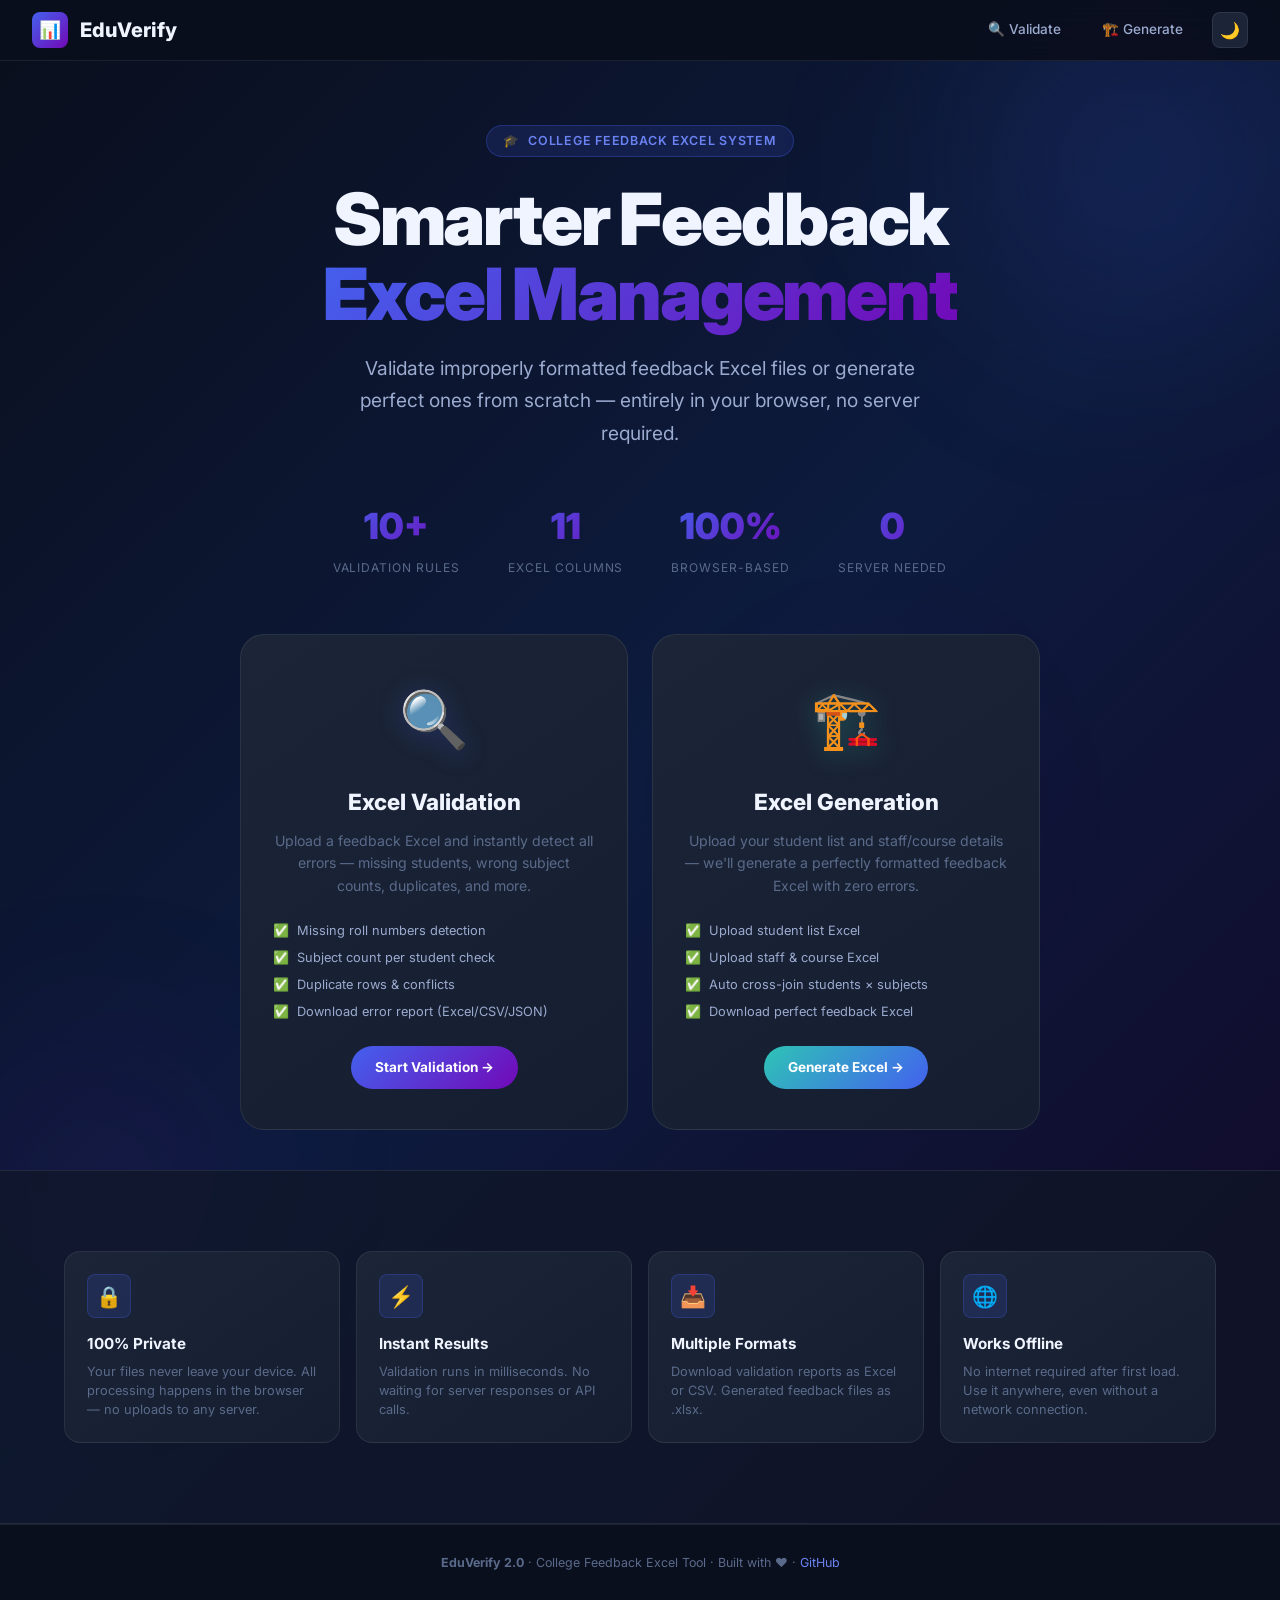
==== index.html @ 1a69ebdb "Initial commit: EduVerify 2.0 — pure frontend Excel validation and generation tool" ====
<!DOCTYPE html>
<html lang="en" data-theme="dark">
<head>
  <meta charset="UTF-8" />
  <meta name="viewport" content="width=device-width, initial-scale=1.0" />
  <title>EduVerify — College Feedback Excel Tool</title>
  <meta name="description" content="Validate or generate college feedback Excel files instantly — 100% in your browser, no server needed." />
  <link rel="icon" href="data:image/svg+xml,<svg xmlns='http://www.w3.org/2000/svg' viewBox='0 0 100 100'><text y='.9em' font-size='90'>📊</text></svg>" />
  <link rel="stylesheet" href="css/styles.css" />
  <style>
    /* Landing-page-specific overrides */
    body { min-height: 100vh; display: flex; flex-direction: column; }
    .hero-bg { flex: 1; }
    .hero-content { padding: 4rem 1rem 2.5rem; }

    .landing-footer {
      text-align: center;
      padding: 1.75rem;
      background: var(--bg-base);
      border-top: 1px solid var(--border);
      font-size: 0.78rem;
      color: var(--text-muted);
      position: relative; z-index: 1;
    }
    .info-strip {
      position: relative; z-index: 1;
      padding: 2.5rem 0;
      background: rgba(17,24,39,0.7);
      border-top: 1px solid var(--border);
      border-bottom: 1px solid var(--border);
    }
    [data-theme="light"] .info-strip {
      background: rgba(240,244,255,0.7);
    }
  </style>
</head>
<body>

<!-- ═══════════════════════ NAVBAR ═══════════════════════ -->
<nav class="ev-navbar">
  <a href="index.html" class="ev-navbar-brand">
    <div class="brand-icon">📊</div>
    <span>EduVerify</span>
  </a>
  <div class="ev-nav-actions">
    <a href="validate.html" class="ev-nav-link">🔍 Validate</a>
    <a href="generate.html" class="ev-nav-link">🏗️ Generate</a>
    <button class="ev-theme-toggle" id="themeToggle" title="Toggle theme"></button>
  </div>
</nav>

<!-- ═══════════════════════ HERO ═══════════════════════ -->
<div class="hero-bg">
  <div class="hero-orb orb-1"></div>
  <div class="hero-orb orb-2"></div>
  <div class="hero-orb orb-3"></div>

  <div class="hero-content ev-container">

    <div class="hero-eyebrow animate-fadeInUp">
      <span>🎓</span> College Feedback Excel System
    </div>

    <h1 class="hero-title animate-fadeInUp animate-delay-1">
      Smarter Feedback<br/>
      <span class="text-gradient">Excel Management</span>
    </h1>

    <p class="hero-desc animate-fadeInUp animate-delay-2">
      Validate improperly formatted feedback Excel files or generate perfect ones from scratch — entirely in your browser, no server required.
    </p>

    <!-- Stats -->
    <div class="hero-stats animate-fadeInUp animate-delay-3">
      <div class="hero-stat">
        <div class="hero-stat-val">10+</div>
        <div class="hero-stat-label">Validation Rules</div>
      </div>
      <div class="hero-stat">
        <div class="hero-stat-val">11</div>
        <div class="hero-stat-label">Excel Columns</div>
      </div>
      <div class="hero-stat">
        <div class="hero-stat-val">100%</div>
        <div class="hero-stat-label">Browser-Based</div>
      </div>
      <div class="hero-stat">
        <div class="hero-stat-val">0</div>
        <div class="hero-stat-label">Server Needed</div>
      </div>
    </div>

    <!-- Choice Cards -->
    <div class="choice-grid animate-fadeInUp animate-delay-4">

      <a href="validate.html" class="choice-card validate-card" id="validateCard">
        <span class="choice-icon">🔍</span>
        <div class="choice-title">Excel Validation</div>
        <div class="choice-desc">Upload a feedback Excel and instantly detect all errors — missing students, wrong subject counts, duplicates, and more.</div>
        <div class="choice-features">
          <div class="choice-feature"><span>✅</span> Missing roll numbers detection</div>
          <div class="choice-feature"><span>✅</span> Subject count per student check</div>
          <div class="choice-feature"><span>✅</span> Duplicate rows & conflicts</div>
          <div class="choice-feature"><span>✅</span> Download error report (Excel/CSV/JSON)</div>
        </div>
        <div class="choice-cta">Start Validation →</div>
      </a>

      <a href="generate.html" class="choice-card generate-card" id="generateCard">
        <span class="choice-icon">🏗️</span>
        <div class="choice-title">Excel Generation</div>
        <div class="choice-desc">Upload your student list and staff/course details — we'll generate a perfectly formatted feedback Excel with zero errors.</div>
        <div class="choice-features">
          <div class="choice-feature"><span>✅</span> Upload student list Excel</div>
          <div class="choice-feature"><span>✅</span> Upload staff & course Excel</div>
          <div class="choice-feature"><span>✅</span> Auto cross-join students × subjects</div>
          <div class="choice-feature"><span>✅</span> Download perfect feedback Excel</div>
        </div>
        <div class="choice-cta">Generate Excel →</div>
      </a>

    </div>
  </div>

  <!-- Info Strip -->
  <div class="info-strip">
    <div class="ev-container">
      <div class="features-grid">
        <div class="feature-card">
          <div class="feature-icon">🔒</div>
          <div class="feature-title">100% Private</div>
          <div class="feature-desc">Your files never leave your device. All processing happens in the browser — no uploads to any server.</div>
        </div>
        <div class="feature-card">
          <div class="feature-icon">⚡</div>
          <div class="feature-title">Instant Results</div>
          <div class="feature-desc">Validation runs in milliseconds. No waiting for server responses or API calls.</div>
        </div>
        <div class="feature-card">
          <div class="feature-icon">📥</div>
          <div class="feature-title">Multiple Formats</div>
          <div class="feature-desc">Download validation reports as Excel or CSV. Generated feedback files as .xlsx.</div>
        </div>
        <div class="feature-card">
          <div class="feature-icon">🌐</div>
          <div class="feature-title">Works Offline</div>
          <div class="feature-desc">No internet required after first load. Use it anywhere, even without a network connection.</div>
        </div>
      </div>
    </div>
  </div>

</div><!-- /hero-bg -->

<footer class="landing-footer">
  <strong>EduVerify 2.0</strong> · College Feedback Excel Tool · 
  Built with ❤️ · 
  <a href="https://github.com/DeepakUK17/Feedback-Excel" target="_blank" style="color:var(--primary-light)">GitHub</a>
</footer>

<script src="js/utils.js"></script>
<script>
  document.addEventListener('DOMContentLoaded', () => {
    window.EV.ThemeManager.init();

    // Hover effects for choice cards
    document.querySelectorAll('.choice-card').forEach(card => {
      card.addEventListener('mouseenter', () => {
        card.querySelector('.choice-cta').style.transform = 'scale(1.05)';
      });
      card.addEventListener('mouseleave', () => {
        card.querySelector('.choice-cta').style.transform = '';
      });
    });
  });
</script>
</body>
</html>
---- css/styles.css ----
/* ═══════════════════════════════════════════════════════════════════
   EduVerify 2.0 — Global Design System
   Pure CSS · Dark Mode Default · GitHub Pages Ready
═══════════════════════════════════════════════════════════════════ */

@import url('https://fonts.googleapis.com/css2?family=Inter:wght@300;400;500;600;700;800;900&family=JetBrains+Mono:wght@400;500&display=swap');

/* ── CSS Custom Properties ──────────────────────────────────────── */
:root {
  --primary: #4361EE;
  --primary-dark: #3451D1;
  --primary-light: #6B83F2;
  --secondary: #7209B7;
  --accent: #F72585;
  --success: #2EC4B6;
  --success-dark: #1AA398;
  --danger: #EF233C;
  --danger-dark: #C81D2E;
  --warning: #FF8C00;
  --warning-dark: #D97700;
  --info: #4361EE;

  --bg-base: #0A0F1E;
  --bg-surface: #111827;
  --bg-card: #1C2537;
  --bg-card-hover: #232e45;
  --bg-input: #1A2235;
  --bg-overlay: rgba(10, 15, 30, 0.90);

  --text-primary: #F0F4FF;
  --text-secondary: #9BAACF;
  --text-muted: #5A6A8A;
  --text-inverse: #0A0F1E;

  --border: rgba(255, 255, 255, 0.08);
  --border-focus: rgba(67, 97, 238, 0.6);
  --border-hover: rgba(67, 97, 238, 0.3);

  --shadow-sm: 0 2px 8px rgba(0, 0, 0, 0.3);
  --shadow-md: 0 4px 20px rgba(0, 0, 0, 0.4);
  --shadow-lg: 0 8px 40px rgba(0, 0, 0, 0.5);
  --shadow-glow: 0 0 30px rgba(67, 97, 238, 0.25);
  --shadow-glow-danger: 0 0 30px rgba(239, 35, 60, 0.25);
  --shadow-glow-success: 0 0 30px rgba(46, 196, 182, 0.25);

  --gradient-primary: linear-gradient(135deg, #4361EE 0%, #7209B7 100%);
  --gradient-danger: linear-gradient(135deg, #EF233C 0%, #FF8C00 100%);
  --gradient-success: linear-gradient(135deg, #2EC4B6 0%, #4361EE 100%);
  --gradient-card: linear-gradient(145deg, #1C2537 0%, #151E30 100%);
  --gradient-hero: linear-gradient(135deg, #0A0F1E 0%, #0D1B3E 50%, #120828 100%);

  --font-main: 'Inter', -apple-system, BlinkMacSystemFont, sans-serif;
  --font-mono: 'JetBrains Mono', 'Courier New', monospace;

  --radius-sm: 8px;
  --radius-md: 12px;
  --radius-lg: 16px;
  --radius-xl: 24px;
  --radius-full: 9999px;

  --transition-fast: 150ms cubic-bezier(0.4, 0, 0.2, 1);
  --transition-normal: 250ms cubic-bezier(0.4, 0, 0.2, 1);
  --transition-slow: 400ms cubic-bezier(0.4, 0, 0.2, 1);
}

[data-theme="light"] {
  --bg-base: #F0F4FF;
  --bg-surface: #FFFFFF;
  --bg-card: #FFFFFF;
  --bg-card-hover: #F5F8FF;
  --bg-input: #F0F4FF;
  --bg-overlay: rgba(240, 244, 255, 0.92);
  --text-primary: #0A0F1E;
  --text-secondary: #3D4E7A;
  --text-muted: #7A8AAD;
  --text-inverse: #F0F4FF;
  --border: rgba(0, 0, 0, 0.1);
  --border-focus: rgba(67, 97, 238, 0.5);
  --shadow-sm: 0 2px 8px rgba(67, 97, 238, 0.08);
  --shadow-md: 0 4px 20px rgba(67, 97, 238, 0.12);
  --shadow-lg: 0 8px 40px rgba(67, 97, 238, 0.18);
  --gradient-card: linear-gradient(145deg, #FFFFFF 0%, #F5F8FF 100%);
  --gradient-hero: linear-gradient(135deg, #E8EEFF 0%, #EEF2FF 50%, #F3E8FF 100%);
}

/* ── Reset ──────────────────────────────────────────────────────── */
*, *::before, *::after { box-sizing: border-box; margin: 0; padding: 0; }
html { scroll-behavior: smooth; font-size: 16px; }
body {
  font-family: var(--font-main);
  background: var(--bg-base);
  color: var(--text-primary);
  line-height: 1.6;
  min-height: 100vh;
  transition: background var(--transition-slow), color var(--transition-slow);
  overflow-x: hidden;
}
::-webkit-scrollbar { width: 6px; height: 6px; }
::-webkit-scrollbar-track { background: var(--bg-surface); }
::-webkit-scrollbar-thumb { background: var(--primary); border-radius: var(--radius-full); }
::-webkit-scrollbar-thumb:hover { background: var(--primary-dark); }

/* ── Typography ─────────────────────────────────────────────────── */
h1, h2, h3, h4, h5, h6 { font-weight: 700; line-height: 1.2; color: var(--text-primary); }
h1 { font-size: clamp(2rem, 4vw, 3.5rem); }
h2 { font-size: clamp(1.5rem, 3vw, 2.25rem); }
h3 { font-size: clamp(1.2rem, 2vw, 1.5rem); }
p { color: var(--text-secondary); }
a { color: var(--primary-light); text-decoration: none; transition: color var(--transition-fast); }
a:hover { color: var(--primary); }

/* ── Utility ────────────────────────────────────────────────────── */
.text-gradient {
  background: var(--gradient-primary);
  -webkit-background-clip: text;
  -webkit-text-fill-color: transparent;
  background-clip: text;
}
.font-mono { font-family: var(--font-mono); }
.hidden { display: none !important; }
.mb-1 { margin-bottom: 0.5rem; }
.mb-2 { margin-bottom: 1rem; }
.mb-3 { margin-bottom: 1.5rem; }
.mt-1 { margin-top: 0.5rem; }
.mt-2 { margin-top: 1rem; }
.mt-3 { margin-top: 1.5rem; }
.text-center { text-align: center; }
.text-danger { color: var(--danger); }
.text-success { color: var(--success); }
.text-warning { color: var(--warning); }
.text-muted { color: var(--text-muted); }

/* ── Container ──────────────────────────────────────────────────── */
.ev-container {
  max-width: 1200px;
  margin: 0 auto;
  padding: 0 1.5rem;
}

/* ── Card ───────────────────────────────────────────────────────── */
.ev-card {
  background: var(--gradient-card);
  border: 1px solid var(--border);
  border-radius: var(--radius-lg);
  padding: 1.5rem;
  box-shadow: var(--shadow-md);
  transition: transform var(--transition-normal), box-shadow var(--transition-normal), border-color var(--transition-normal);
}
.ev-card:hover {
  transform: translateY(-2px);
  box-shadow: var(--shadow-lg);
  border-color: var(--border-hover);
}
.ev-card-flat { background: var(--gradient-card); border: 1px solid var(--border); border-radius: var(--radius-lg); padding: 1.5rem; }

/* ── Glass ──────────────────────────────────────────────────────── */
.ev-glass {
  background: rgba(28, 37, 55, 0.7);
  backdrop-filter: blur(20px);
  -webkit-backdrop-filter: blur(20px);
  border: 1px solid rgba(255, 255, 255, 0.1);
  border-radius: var(--radius-lg);
}
[data-theme="light"] .ev-glass {
  background: rgba(255, 255, 255, 0.8);
  border-color: rgba(67, 97, 238, 0.15);
}

/* ── Navbar ─────────────────────────────────────────────────────── */
.ev-navbar {
  background: rgba(10, 15, 30, 0.92);
  backdrop-filter: blur(20px);
  -webkit-backdrop-filter: blur(20px);
  border-bottom: 1px solid var(--border);
  padding: 0.75rem 2rem;
  position: sticky;
  top: 0;
  z-index: 1000;
  display: flex;
  align-items: center;
  justify-content: space-between;
}
[data-theme="light"] .ev-navbar { background: rgba(255, 255, 255, 0.92); }
.ev-navbar-brand {
  display: flex;
  align-items: center;
  gap: 0.75rem;
  font-weight: 800;
  font-size: 1.25rem;
  color: var(--text-primary);
  text-decoration: none;
}
.ev-navbar-brand .brand-icon {
  width: 36px; height: 36px;
  border-radius: var(--radius-sm);
  background: var(--gradient-primary);
  display: flex; align-items: center; justify-content: center;
  font-size: 1.1rem;
}
.ev-nav-actions { display: flex; align-items: center; gap: 1rem; }
.ev-nav-link {
  font-size: 0.85rem;
  font-weight: 500;
  color: var(--text-secondary);
  padding: 0.4rem 0.8rem;
  border-radius: var(--radius-sm);
  transition: all var(--transition-fast);
  text-decoration: none;
}
.ev-nav-link:hover, .ev-nav-link.active {
  color: var(--text-primary);
  background: rgba(67, 97, 238, 0.12);
}

/* ── Theme Toggle ────────────────────────────────────────────────── */
.ev-theme-toggle {
  width: 36px; height: 36px;
  border-radius: var(--radius-sm);
  border: 1px solid var(--border);
  background: var(--bg-card);
  cursor: pointer;
  display: flex; align-items: center; justify-content: center;
  font-size: 1rem;
  color: var(--text-secondary);
  transition: all var(--transition-fast);
}
.ev-theme-toggle:hover { border-color: var(--border-hover); color: var(--text-primary); background: var(--bg-card-hover); }
.ev-theme-toggle::before { content: '🌙'; }
[data-theme="light"] .ev-theme-toggle::before { content: '☀️'; }

/* ── Buttons ────────────────────────────────────────────────────── */
.ev-btn {
  display: inline-flex;
  align-items: center;
  justify-content: center;
  gap: 0.5rem;
  padding: 0.6rem 1.25rem;
  border-radius: var(--radius-md);
  font-size: 0.875rem;
  font-weight: 600;
  font-family: var(--font-main);
  cursor: pointer;
  border: none;
  transition: all var(--transition-fast);
  white-space: nowrap;
  text-decoration: none;
}
.ev-btn-primary {
  background: var(--gradient-primary);
  color: white;
  box-shadow: 0 4px 15px rgba(67, 97, 238, 0.35);
}
.ev-btn-primary:hover { transform: translateY(-2px); box-shadow: 0 8px 25px rgba(67, 97, 238, 0.45); filter: brightness(1.1); }
.ev-btn-primary:active { transform: translateY(0); }
.ev-btn-success {
  background: var(--gradient-success);
  color: white;
  box-shadow: 0 4px 15px rgba(46, 196, 182, 0.3);
}
.ev-btn-success:hover { transform: translateY(-2px); box-shadow: 0 8px 25px rgba(46, 196, 182, 0.4); }
.ev-btn-danger {
  background: var(--gradient-danger);
  color: white;
  box-shadow: 0 4px 15px rgba(239, 35, 60, 0.3);
}
.ev-btn-ghost {
  background: transparent;
  color: var(--text-secondary);
  border: 1px solid var(--border);
}
.ev-btn-ghost:hover { border-color: var(--border-hover); color: var(--text-primary); background: rgba(67, 97, 238, 0.08); }
.ev-btn-outline {
  background: transparent;
  color: var(--primary-light);
  border: 1px solid var(--primary);
}
.ev-btn-outline:hover { background: var(--primary); color: white; }
.ev-btn-lg { padding: 0.8rem 1.75rem; font-size: 1rem; }
.ev-btn-sm { padding: 0.4rem 0.9rem; font-size: 0.8rem; }
.ev-btn:disabled { opacity: 0.5; cursor: not-allowed; transform: none !important; }

/* ── Form Elements ──────────────────────────────────────────────── */
.ev-form-group { display: flex; flex-direction: column; gap: 0.4rem; }
.ev-label {
  font-size: 0.83rem;
  font-weight: 600;
  color: var(--text-secondary);
  text-transform: uppercase;
  letter-spacing: 0.05em;
}
.ev-input, .ev-select, .ev-textarea {
  background: var(--bg-input);
  border: 1px solid var(--border);
  border-radius: var(--radius-md);
  padding: 0.65rem 1rem;
  color: var(--text-primary);
  font-family: var(--font-main);
  font-size: 0.9rem;
  transition: all var(--transition-fast);
  width: 100%;
  outline: none;
}
.ev-input:focus, .ev-select:focus, .ev-textarea:focus {
  border-color: var(--border-focus);
  box-shadow: 0 0 0 3px rgba(67, 97, 238, 0.15);
}
.ev-input.is-invalid { border-color: var(--danger); box-shadow: 0 0 0 3px rgba(239, 35, 60, 0.12); }
.ev-input.is-valid { border-color: var(--success); }
.ev-select { cursor: pointer; }
.ev-select option { background: var(--bg-card); }
.ev-form-feedback { font-size: 0.78rem; margin-top: 0.2rem; }
.ev-form-feedback.error { color: var(--danger); }
.ev-form-feedback.success { color: var(--success); }
.ev-form-hint { font-size: 0.78rem; color: var(--text-muted); margin-top: 0.25rem; }

/* ── Upload Zone ────────────────────────────────────────────────── */
.ev-upload-zone {
  border: 2px dashed var(--border);
  border-radius: var(--radius-lg);
  padding: 2.5rem 2rem;
  text-align: center;
  cursor: pointer;
  transition: all var(--transition-normal);
  background: rgba(67, 97, 238, 0.03);
  position: relative;
}
.ev-upload-zone:hover, .ev-upload-zone.drag-over {
  border-color: var(--primary);
  background: rgba(67, 97, 238, 0.07);
  box-shadow: var(--shadow-glow);
}
.ev-upload-zone.has-file {
  border-color: var(--success);
  background: rgba(46, 196, 182, 0.05);
}
.ev-upload-icon { font-size: 3rem; display: block; margin-bottom: 0.75rem; }
.ev-upload-title { font-size: 1.1rem; font-weight: 700; color: var(--text-primary); margin-bottom: 0.4rem; }
.ev-upload-sub { color: var(--text-muted); font-size: 0.83rem; margin-bottom: 1.2rem; }

/* ── File Info Card ─────────────────────────────────────────────── */
.ev-file-info {
  display: flex;
  align-items: center;
  gap: 1rem;
  padding: 1rem 1.25rem;
  background: rgba(46, 196, 182, 0.08);
  border: 1px solid rgba(46, 196, 182, 0.25);
  border-radius: var(--radius-md);
  margin-top: 0.75rem;
}
.ev-file-icon { font-size: 2rem; flex-shrink: 0; }
.ev-file-details { flex: 1; min-width: 0; }
.ev-file-name { font-weight: 700; color: var(--text-primary); font-size: 0.9rem; overflow: hidden; text-overflow: ellipsis; white-space: nowrap; }
.ev-file-meta { font-size: 0.78rem; color: var(--text-muted); margin-top: 0.15rem; }
.ev-file-badge {
  font-size: 0.72rem; font-weight: 700;
  padding: 0.15rem 0.5rem;
  background: rgba(46, 196, 182, 0.15);
  color: var(--success);
  border-radius: var(--radius-full);
  border: 1px solid rgba(46, 196, 182, 0.3);
  display: inline-block;
  margin-top: 0.25rem;
}

/* ── Progress Bar ───────────────────────────────────────────────── */
.ev-progress {
  height: 6px;
  background: var(--bg-card);
  border-radius: var(--radius-full);
  overflow: hidden;
  border: 1px solid var(--border);
}
.ev-progress-bar {
  height: 100%;
  background: var(--gradient-primary);
  border-radius: var(--radius-full);
  transition: width 0.3s ease;
  position: relative;
  overflow: hidden;
}
.ev-progress-bar::after {
  content: '';
  position: absolute;
  top: 0; left: -100%; width: 100%; height: 100%;
  background: linear-gradient(90deg, transparent, rgba(255,255,255,0.3), transparent);
  animation: shimmer 1.5s infinite;
}
@keyframes shimmer { 0% { left: -100%; } 100% { left: 100%; } }

/* ── Step Indicator ─────────────────────────────────────────────── */
.ev-steps {
  display: flex;
  align-items: center;
  justify-content: center;
  gap: 0;
}
.ev-step {
  display: flex;
  flex-direction: column;
  align-items: center;
  gap: 0.4rem;
  position: relative;
  flex: 1;
}
.ev-step:not(:last-child)::after {
  content: '';
  position: absolute;
  top: 13px;
  left: calc(50% + 13px);
  width: calc(100% - 26px);
  height: 2px;
  background: var(--border);
  transition: background var(--transition-normal);
}
.ev-step.completed::after { background: var(--gradient-primary); }
.ev-step-circle {
  width: 28px; height: 28px;
  border-radius: 50%;
  border: 2px solid var(--border);
  display: flex; align-items: center; justify-content: center;
  font-size: 0.75rem;
  font-weight: 700;
  color: var(--text-muted);
  background: var(--bg-card);
  transition: all var(--transition-normal);
  z-index: 1;
}
.ev-step.active .ev-step-circle {
  background: var(--gradient-primary);
  border-color: transparent;
  color: white;
  box-shadow: 0 0 15px rgba(67, 97, 238, 0.4);
}
.ev-step.completed .ev-step-circle {
  background: var(--gradient-primary);
  border-color: transparent;
  color: white;
}
.ev-step.completed .ev-step-circle::before { content: '✓'; }
.ev-step-label { font-size: 0.7rem; color: var(--text-muted); font-weight: 600; text-align: center; }
.ev-step.active .ev-step-label { color: var(--primary-light); }
.ev-step.completed .ev-step-label { color: var(--success); }

/* ── Section Header ─────────────────────────────────────────────── */
.ev-section-header { margin-bottom: 1.25rem; }
.ev-section-title {
  display: flex;
  align-items: center;
  gap: 0.75rem;
  font-size: 1.1rem;
  font-weight: 800;
  color: var(--text-primary);
}
.ev-section-title-icon {
  width: 36px; height: 36px;
  border-radius: var(--radius-sm);
  display: flex; align-items: center; justify-content: center;
  font-size: 1rem;
  flex-shrink: 0;
}
.ev-section-sub { font-size: 0.83rem; color: var(--text-muted); margin-top: 0.25rem; margin-left: 3rem; }

/* ── Breadcrumb ─────────────────────────────────────────────────── */
.ev-breadcrumb {
  display: flex;
  align-items: center;
  gap: 0.4rem;
  font-size: 0.8rem;
  color: var(--text-muted);
  margin-bottom: 2rem;
  padding-top: 1.5rem;
  flex-wrap: wrap;
}
.ev-breadcrumb-item { font-weight: 500; }
.ev-breadcrumb-item.active { color: var(--text-secondary); }
.ev-breadcrumb-sep { opacity: 0.4; }

/* ── Badge / Chip ───────────────────────────────────────────────── */
.ev-badge {
  display: inline-flex; align-items: center; gap: 0.3rem;
  padding: 0.2rem 0.65rem;
  border-radius: var(--radius-full);
  font-size: 0.72rem;
  font-weight: 700;
}
.ev-badge-error { background: rgba(239,35,60,0.15); color: var(--danger); border: 1px solid rgba(239,35,60,0.3); }
.ev-badge-warning { background: rgba(255,140,0,0.15); color: var(--warning); border: 1px solid rgba(255,140,0,0.3); }
.ev-badge-success { background: rgba(46,196,182,0.15); color: var(--success); border: 1px solid rgba(46,196,182,0.3); }
.ev-badge-info { background: rgba(67,97,238,0.15); color: var(--primary-light); border: 1px solid rgba(67,97,238,0.3); }

/* ── Column Tag ─────────────────────────────────────────────────── */
.col-tags { display: flex; flex-wrap: wrap; gap: 0.4rem; margin-top: 0.5rem; }
.col-tag {
  padding: 0.2rem 0.6rem;
  background: rgba(67,97,238,0.1);
  border: 1px solid rgba(67,97,238,0.2);
  border-radius: var(--radius-sm);
  font-size: 0.72rem;
  font-family: var(--font-mono);
  color: var(--primary-light);
}
.col-tag.required { border-color: rgba(239,35,60,0.3); background: rgba(239,35,60,0.08); color: var(--danger); }
.col-tag.optional { border-color: rgba(255,140,0,0.3); background: rgba(255,140,0,0.08); color: var(--warning); }

/* ── Toast ──────────────────────────────────────────────────────── */
#ev-toasts {
  position: fixed;
  bottom: 1.5rem;
  right: 1.5rem;
  display: flex;
  flex-direction: column;
  gap: 0.5rem;
  z-index: 9999;
  pointer-events: none;
}
.ev-toast {
  display: flex;
  align-items: center;
  gap: 0.75rem;
  padding: 0.8rem 1.25rem;
  border-radius: var(--radius-md);
  background: var(--bg-card);
  border: 1px solid var(--border);
  box-shadow: var(--shadow-lg);
  pointer-events: all;
  max-width: 380px;
  animation: toastIn 0.3s ease;
  font-size: 0.85rem;
  color: var(--text-primary);
}
.ev-toast.toast-success { border-color: rgba(46,196,182,0.35); }
.ev-toast.toast-error { border-color: rgba(239,35,60,0.35); }
.ev-toast.toast-warning { border-color: rgba(255,140,0,0.35); }
.ev-toast.toast-info { border-color: rgba(67,97,238,0.35); }
.ev-toast.hiding { animation: toastOut 0.3s ease forwards; }
@keyframes toastIn { from { opacity: 0; transform: translateX(100%); } to { opacity: 1; transform: translateX(0); } }
@keyframes toastOut { from { opacity: 1; transform: translateX(0); } to { opacity: 0; transform: translateX(120%); } }

/* ── Loader Overlay ─────────────────────────────────────────────── */
.ev-loader-overlay {
  position: fixed; inset: 0;
  background: var(--bg-overlay);
  display: flex; flex-direction: column;
  align-items: center; justify-content: center;
  z-index: 9998;
  gap: 1.5rem;
}
.ev-loader-spinner {
  width: 56px; height: 56px;
  border: 3px solid rgba(67,97,238,0.2);
  border-top-color: var(--primary);
  border-radius: 50%;
  animation: spin 0.8s linear infinite;
}
@keyframes spin { to { transform: rotate(360deg); } }
.ev-loader-text { font-size: 1rem; font-weight: 600; color: var(--text-secondary); }

/* ── Hero Section ───────────────────────────────────────────────── */
.hero-bg {
  background: var(--gradient-hero);
  min-height: 100vh;
  position: relative;
  display: flex;
  flex-direction: column;
}
.hero-orb {
  position: absolute;
  border-radius: 50%;
  filter: blur(80px);
  pointer-events: none;
  animation: orbFloat 8s ease-in-out infinite;
}
.orb-1 { width: 500px; height: 500px; background: radial-gradient(circle, rgba(67,97,238,0.18) 0%, transparent 70%); top: -150px; right: -100px; }
.orb-2 { width: 400px; height: 400px; background: radial-gradient(circle, rgba(114,9,183,0.12) 0%, transparent 70%); bottom: 10%; left: -100px; animation-delay: -4s; }
.orb-3 { width: 300px; height: 300px; background: radial-gradient(circle, rgba(247,37,133,0.08) 0%, transparent 70%); top: 40%; right: 20%; animation-delay: -2s; }
@keyframes orbFloat { 0%, 100% { transform: translateY(0) scale(1); } 50% { transform: translateY(-30px) scale(1.05); } }

.hero-content {
  position: relative; z-index: 1;
  padding: 5rem 0 3rem;
  text-align: center;
  flex: 1;
  display: flex; flex-direction: column; align-items: center; justify-content: center;
}
.hero-eyebrow {
  display: inline-flex; align-items: center; gap: 0.5rem;
  padding: 0.3rem 1rem;
  background: rgba(67,97,238,0.15);
  border: 1px solid rgba(67,97,238,0.3);
  border-radius: var(--radius-full);
  font-size: 0.78rem; font-weight: 600;
  color: var(--primary-light);
  margin-bottom: 1.5rem;
  letter-spacing: 0.06em;
  text-transform: uppercase;
}
.hero-title {
  font-size: clamp(2.5rem, 6vw, 4.5rem);
  font-weight: 900;
  line-height: 1.05;
  margin-bottom: 1.25rem;
  letter-spacing: -0.03em;
}
.hero-desc {
  font-size: clamp(1rem, 2vw, 1.2rem);
  color: var(--text-secondary);
  max-width: 560px;
  margin: 0 auto 3rem;
  line-height: 1.7;
}
.hero-stats {
  display: flex; justify-content: center; gap: 3rem;
  margin-bottom: 3.5rem; flex-wrap: wrap;
}
.hero-stat { text-align: center; }
.hero-stat-val {
  font-size: 2.25rem; font-weight: 900;
  background: var(--gradient-primary);
  -webkit-background-clip: text; -webkit-text-fill-color: transparent; background-clip: text;
}
.hero-stat-label { font-size: 0.75rem; color: var(--text-muted); margin-top: 0.2rem; text-transform: uppercase; letter-spacing: 0.08em; }

/* ── Choice Cards (Landing) ─────────────────────────────────────── */
.choice-grid {
  display: grid;
  grid-template-columns: 1fr 1fr;
  gap: 1.5rem;
  max-width: 800px;
  width: 100%;
  margin: 0 auto;
}
@media (max-width: 640px) { .choice-grid { grid-template-columns: 1fr; } }
.choice-card {
  background: var(--gradient-card);
  border: 1px solid var(--border);
  border-radius: var(--radius-xl);
  padding: 2.5rem 2rem;
  cursor: pointer;
  text-decoration: none;
  display: block;
  transition: all var(--transition-normal);
  position: relative;
  overflow: hidden;
  text-align: center;
}
.choice-card::before {
  content: '';
  position: absolute; inset: 0;
  opacity: 0;
  transition: opacity var(--transition-normal);
}
.choice-card.validate-card::before { background: var(--gradient-primary); }
.choice-card.generate-card::before { background: var(--gradient-success); }
.choice-card:hover {
  transform: translateY(-6px);
  box-shadow: var(--shadow-glow);
  border-color: var(--primary);
}
.choice-card.generate-card:hover {
  box-shadow: var(--shadow-glow-success);
  border-color: var(--success);
}
.choice-card:hover::before { opacity: 0.06; }
.choice-card > * { position: relative; z-index: 1; }
.choice-icon {
  font-size: 3.5rem;
  margin-bottom: 1.25rem;
  display: block;
  filter: drop-shadow(0 4px 12px rgba(67,97,238,0.3));
}
.choice-card.generate-card .choice-icon { filter: drop-shadow(0 4px 12px rgba(46,196,182,0.3)); }
.choice-title { font-size: 1.4rem; font-weight: 800; margin-bottom: 0.6rem; color: var(--text-primary); }
.choice-desc { font-size: 0.88rem; color: var(--text-muted); line-height: 1.6; margin-bottom: 1.5rem; }
.choice-cta {
  display: inline-flex; align-items: center; gap: 0.5rem;
  padding: 0.65rem 1.5rem;
  border-radius: var(--radius-full);
  font-size: 0.85rem; font-weight: 700;
  transition: all var(--transition-fast);
}
.validate-card .choice-cta { background: var(--gradient-primary); color: white; }
.generate-card .choice-cta { background: var(--gradient-success); color: white; }
.choice-features {
  display: flex; flex-direction: column; gap: 0.4rem;
  text-align: left; margin-bottom: 1.5rem;
}
.choice-feature {
  display: flex; align-items: center; gap: 0.5rem;
  font-size: 0.8rem; color: var(--text-secondary);
}

/* ── App Section ────────────────────────────────────────────────── */
.app-section {
  background: var(--bg-surface);
  border-top: 1px solid var(--border);
  min-height: calc(100vh - 60px);
}
.ev-page-content { padding: 0 0 4rem; }

/* ── Validation Results ─────────────────────────────────────────── */
.result-banner {
  padding: 1.5rem 2rem;
  border-radius: var(--radius-lg);
  display: flex;
  align-items: center;
  gap: 1.25rem;
  margin-bottom: 1.5rem;
}
.result-banner.ready {
  background: rgba(46,196,182,0.08);
  border: 1px solid rgba(46,196,182,0.3);
  box-shadow: var(--shadow-glow-success);
}
.result-banner.not-ready {
  background: rgba(239,35,60,0.08);
  border: 1px solid rgba(239,35,60,0.3);
  box-shadow: var(--shadow-glow-danger);
}
.result-banner-icon { font-size: 2.5rem; flex-shrink: 0; }
.result-banner-title { font-size: 1.3rem; font-weight: 900; margin-bottom: 0.2rem; }
.result-banner.ready .result-banner-title { color: var(--success); }
.result-banner.not-ready .result-banner-title { color: var(--danger); }
.result-banner-sub { font-size: 0.85rem; color: var(--text-muted); }

.stats-grid {
  display: grid;
  grid-template-columns: repeat(auto-fit, minmax(160px, 1fr));
  gap: 1rem;
  margin-bottom: 1.5rem;
}
.stat-card {
  background: var(--gradient-card);
  border: 1px solid var(--border);
  border-radius: var(--radius-lg);
  padding: 1.25rem;
  text-align: center;
}
.stat-val { font-size: 2rem; font-weight: 900; color: var(--text-primary); font-family: var(--font-mono); }
.stat-val.danger { color: var(--danger); }
.stat-val.success { color: var(--success); }
.stat-val.warning { color: var(--warning); }
.stat-label { font-size: 0.72rem; color: var(--text-muted); text-transform: uppercase; letter-spacing: 0.07em; margin-top: 0.25rem; }

/* ── Error Table ────────────────────────────────────────────────── */
.ev-table-wrap { overflow-x: auto; border-radius: var(--radius-lg); border: 1px solid var(--border); }
.ev-table {
  width: 100%;
  border-collapse: collapse;
  font-size: 0.83rem;
}
.ev-table th {
  background: rgba(67,97,238,0.1);
  padding: 0.75rem 1rem;
  text-align: left;
  font-size: 0.72rem;
  font-weight: 700;
  color: var(--text-secondary);
  text-transform: uppercase;
  letter-spacing: 0.06em;
  white-space: nowrap;
  border-bottom: 1px solid var(--border);
}
.ev-table td {
  padding: 0.7rem 1rem;
  color: var(--text-secondary);
  border-bottom: 1px solid rgba(255,255,255,0.04);
  vertical-align: top;
}
.ev-table tr:last-child td { border-bottom: none; }
.ev-table tr:hover td { background: rgba(255,255,255,0.02); }
.ev-table tr.row-error td { background: rgba(239,35,60,0.04); }
.ev-table tr.row-warning td { background: rgba(255,140,0,0.04); }

/* ── Preview Table ──────────────────────────────────────────────── */
.preview-table-wrap { overflow-x: auto; border-radius: var(--radius-lg); border: 1px solid var(--border); max-height: 400px; overflow-y: auto; }
.preview-table {
  width: 100%;
  border-collapse: collapse;
  font-size: 0.78rem;
}
.preview-table th {
  background: rgba(67,97,238,0.15);
  padding: 0.6rem 0.75rem;
  text-align: left;
  font-size: 0.7rem;
  font-weight: 700;
  color: var(--primary-light);
  white-space: nowrap;
  border-bottom: 1px solid var(--border);
  position: sticky; top: 0; z-index: 1;
}
.preview-table td {
  padding: 0.5rem 0.75rem;
  color: var(--text-secondary);
  border-bottom: 1px solid rgba(255,255,255,0.04);
  white-space: nowrap;
  max-width: 200px;
  overflow: hidden;
  text-overflow: ellipsis;
}
.preview-table tr:hover td { background: rgba(255,255,255,0.03); }

/* ── Download Options ───────────────────────────────────────────── */
.download-grid {
  display: grid;
  grid-template-columns: repeat(auto-fit, minmax(140px, 1fr));
  gap: 0.75rem;
}
.download-btn {
  display: flex; flex-direction: column; align-items: center; gap: 0.4rem;
  padding: 1rem;
  background: var(--gradient-card);
  border: 1px solid var(--border);
  border-radius: var(--radius-md);
  cursor: pointer;
  transition: all var(--transition-fast);
  font-family: var(--font-main);
  color: var(--text-secondary);
  font-size: 0.8rem; font-weight: 600;
}
.download-btn:hover { border-color: var(--border-hover); color: var(--text-primary); transform: translateY(-2px); box-shadow: var(--shadow-md); }
.download-btn .dl-icon { font-size: 1.5rem; }

/* ── Feature Cards ──────────────────────────────────────────────── */
.features-grid {
  display: grid;
  grid-template-columns: repeat(auto-fit, minmax(220px, 1fr));
  gap: 1rem;
  margin: 2.5rem 0;
}
.feature-card {
  background: var(--gradient-card);
  border: 1px solid var(--border);
  border-radius: var(--radius-lg);
  padding: 1.4rem;
  transition: all var(--transition-normal);
  position: relative; overflow: hidden;
}
.feature-card:hover { transform: translateY(-4px); box-shadow: var(--shadow-glow); border-color: var(--border-hover); }
.feature-icon { width: 44px; height: 44px; border-radius: var(--radius-sm); background: rgba(67,97,238,0.15); border: 1px solid rgba(67,97,238,0.25); display: flex; align-items: center; justify-content: center; font-size: 1.3rem; margin-bottom: 0.85rem; }
.feature-title { font-size: 0.95rem; font-weight: 700; margin-bottom: 0.35rem; }
.feature-desc { font-size: 0.8rem; color: var(--text-muted); line-height: 1.5; }

/* ── Alert Boxes ────────────────────────────────────────────────── */
.ev-alert {
  padding: 1rem 1.25rem;
  border-radius: var(--radius-md);
  font-size: 0.85rem;
  line-height: 1.5;
}
.ev-alert-danger { background: rgba(239,35,60,0.08); border: 1px solid rgba(239,35,60,0.3); color: var(--text-secondary); }
.ev-alert-danger strong { color: var(--danger); }
.ev-alert-success { background: rgba(46,196,182,0.08); border: 1px solid rgba(46,196,182,0.3); color: var(--text-secondary); }
.ev-alert-success strong { color: var(--success); }
.ev-alert-info { background: rgba(67,97,238,0.08); border: 1px solid rgba(67,97,238,0.3); color: var(--text-secondary); }
.ev-alert-info strong { color: var(--primary-light); }
.ev-alert-warning { background: rgba(255,140,0,0.08); border: 1px solid rgba(255,140,0,0.3); color: var(--text-secondary); }
.ev-alert-warning strong { color: var(--warning); }

/* ── Footer ─────────────────────────────────────────────────────── */
.ev-footer {
  background: var(--bg-base);
  border-top: 1px solid var(--border);
  padding: 2rem;
  text-align: center;
  font-size: 0.8rem;
  color: var(--text-muted);
}

/* ── Animations ─────────────────────────────────────────────────── */
.animate-fadeInUp { animation: fadeInUp 0.6s ease both; }
.animate-delay-1 { animation-delay: 0.1s; }
.animate-delay-2 { animation-delay: 0.2s; }
.animate-delay-3 { animation-delay: 0.3s; }
.animate-delay-4 { animation-delay: 0.5s; }
@keyframes fadeInUp { from { opacity: 0; transform: translateY(24px); } to { opacity: 1; transform: translateY(0); } }
.animate-pulse { animation: pulse 2s ease-in-out infinite; }
@keyframes pulse { 0%, 100% { opacity: 1; } 50% { opacity: 0.6; } }

/* ── Info Row ───────────────────────────────────────────────────── */
.info-row { display: flex; align-items: flex-start; gap: 0.6rem; padding: 0.5rem 0; border-bottom: 1px solid var(--border); }
.info-row:last-child { border-bottom: none; }
.info-row-icon { width: 20px; flex-shrink: 0; font-size: 0.9rem; margin-top: 0.1rem; }
.info-row-text { font-size: 0.82rem; color: var(--text-secondary); line-height: 1.5; }
.info-row-text strong { color: var(--text-primary); }

/* ── Tabs ───────────────────────────────────────────────────────── */
.ev-tabs { display: flex; gap: 0.25rem; border-bottom: 1px solid var(--border); margin-bottom: 1.5rem; }
.ev-tab {
  padding: 0.6rem 1.1rem;
  font-size: 0.83rem; font-weight: 600;
  color: var(--text-muted);
  cursor: pointer;
  border-bottom: 2px solid transparent;
  margin-bottom: -1px;
  transition: all var(--transition-fast);
  background: none; border-left: none; border-right: none; border-top: none;
  font-family: var(--font-main);
}
.ev-tab:hover { color: var(--text-secondary); }
.ev-tab.active { color: var(--primary-light); border-bottom-color: var(--primary); }

/* ── Responsive ─────────────────────────────────────────────────── */
.ev-grid-2 { display: grid; grid-template-columns: 1fr 1fr; gap: 1.25rem; }
@media (max-width: 768px) {
  .ev-grid-2 { grid-template-columns: 1fr; }
  .ev-navbar { padding: 0.75rem 1rem; }
  .ev-container { padding: 0 1rem; }
  .hero-stats { gap: 1.5rem; }
  .choice-grid { grid-template-columns: 1fr; }
  .stats-grid { grid-template-columns: repeat(2, 1fr); }
}
@media (max-width: 480px) {
  .stats-grid { grid-template-columns: 1fr 1fr; }
  .download-grid { grid-template-columns: repeat(2, 1fr); }
}

/* ── Page Layout ────────────────────────────────────────────────── */
.main-grid {
  display: grid;
  grid-template-columns: 1fr 360px;
  gap: 2rem;
  align-items: start;
}
@media (max-width: 1024px) { .main-grid { grid-template-columns: 1fr; } }
.sidebar { position: sticky; top: 80px; display: flex; flex-direction: column; gap: 1rem; }
@media (max-width: 1024px) { .sidebar { position: static; } }

/* ── Generation Steps ───────────────────────────────────────────── */
.gen-steps {
  display: flex; flex-direction: column; gap: 1rem; margin-bottom: 2rem;
}
.gen-step-item {
  display: flex; align-items: flex-start; gap: 1rem;
  padding: 1.25rem;
  background: var(--gradient-card);
  border: 1px solid var(--border);
  border-radius: var(--radius-lg);
  transition: all var(--transition-normal);
}
.gen-step-item.active { border-color: var(--border-hover); box-shadow: var(--shadow-glow); }
.gen-step-item.done { border-color: rgba(46,196,182,0.3); background: rgba(46,196,182,0.04); }
.gen-step-num {
  width: 32px; height: 32px; flex-shrink: 0;
  border-radius: 50%;
  background: var(--bg-input);
  border: 2px solid var(--border);
  display: flex; align-items: center; justify-content: center;
  font-size: 0.8rem; font-weight: 700;
  color: var(--text-muted);
}
.gen-step-item.active .gen-step-num { background: var(--gradient-primary); border-color: transparent; color: white; }
.gen-step-item.done .gen-step-num { background: var(--gradient-success); border-color: transparent; color: white; }
.gen-step-item.done .gen-step-num::before { content: '✓'; }
.gen-step-body { flex: 1; }
.gen-step-title { font-size: 0.9rem; font-weight: 700; color: var(--text-primary); margin-bottom: 0.3rem; }
.gen-step-desc { font-size: 0.8rem; color: var(--text-muted); }
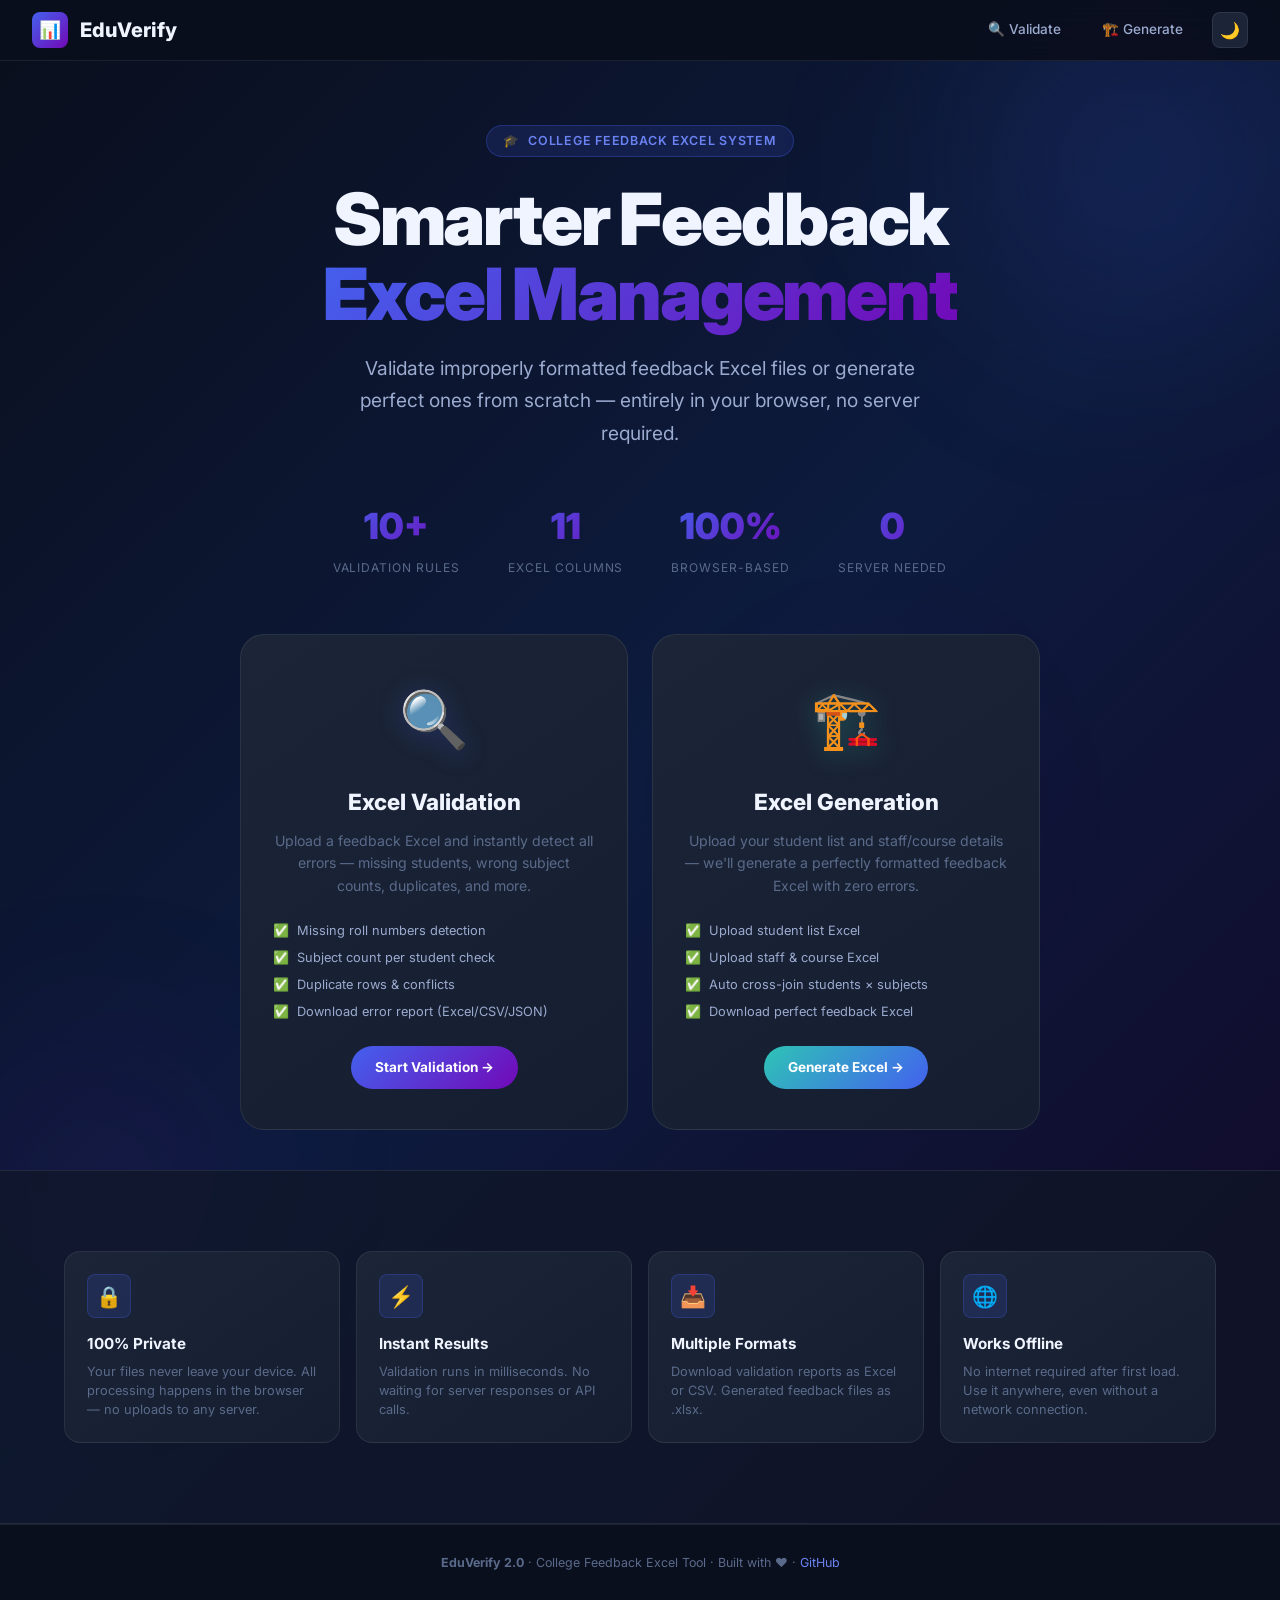
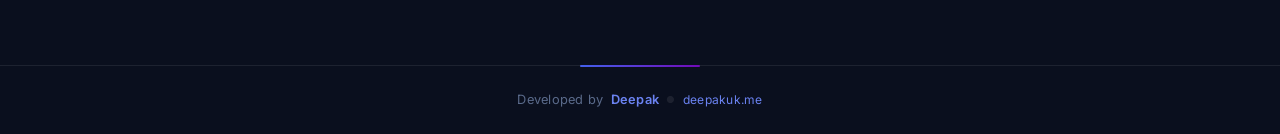
==== commit 17ea0c06: "Add 'Developed by Deepak' footer with deepakuk.me link on all pages" ====
--- a/index.html
+++ b/index.html
@@ -174,5 +174,15 @@
     });
   });
 </script>
+
+<footer class="ev-footer">
+  <div class="ev-footer-inner">
+    <span>Developed by</span>
+    <a href="https://deepakuk.me" target="_blank" rel="noopener noreferrer" class="ev-footer-link">Deepak</a>
+    <span class="ev-footer-dot">●</span>
+    <a href="https://deepakuk.me" target="_blank" rel="noopener noreferrer" class="ev-footer-link" style="font-weight:400;font-size:0.75rem">deepakuk.me</a>
+  </div>
+</footer>
+
 </body>
 </html>
--- a/css/styles.css
+++ b/css/styles.css
@@ -956,3 +956,43 @@
 .gen-step-body { flex: 1; }
 .gen-step-title { font-size: 0.9rem; font-weight: 700; color: var(--text-primary); margin-bottom: 0.3rem; }
 .gen-step-desc { font-size: 0.8rem; color: var(--text-muted); }
+
+/* ── Site Footer ────────────────────────────────────────────────── */
+.ev-footer {
+  margin-top: 4rem;
+  padding: 1.5rem 1rem;
+  text-align: center;
+  border-top: 1px solid var(--border);
+  position: relative;
+}
+.ev-footer::before {
+  content: '';
+  position: absolute;
+  top: -1px; left: 50%;
+  transform: translateX(-50%);
+  width: 120px; height: 2px;
+  background: var(--gradient-primary);
+  border-radius: 2px;
+}
+.ev-footer-inner {
+  display: inline-flex;
+  align-items: center;
+  gap: 0.45rem;
+  font-size: 0.8rem;
+  color: var(--text-muted);
+  letter-spacing: 0.02em;
+}
+.ev-footer-link {
+  color: var(--primary-light);
+  text-decoration: none;
+  font-weight: 600;
+  transition: color var(--transition-fast), text-shadow var(--transition-fast);
+}
+.ev-footer-link:hover {
+  color: #fff;
+  text-shadow: 0 0 10px rgba(107, 131, 242, 0.7);
+}
+.ev-footer-dot {
+  color: var(--border);
+  font-size: 0.6rem;
+}
